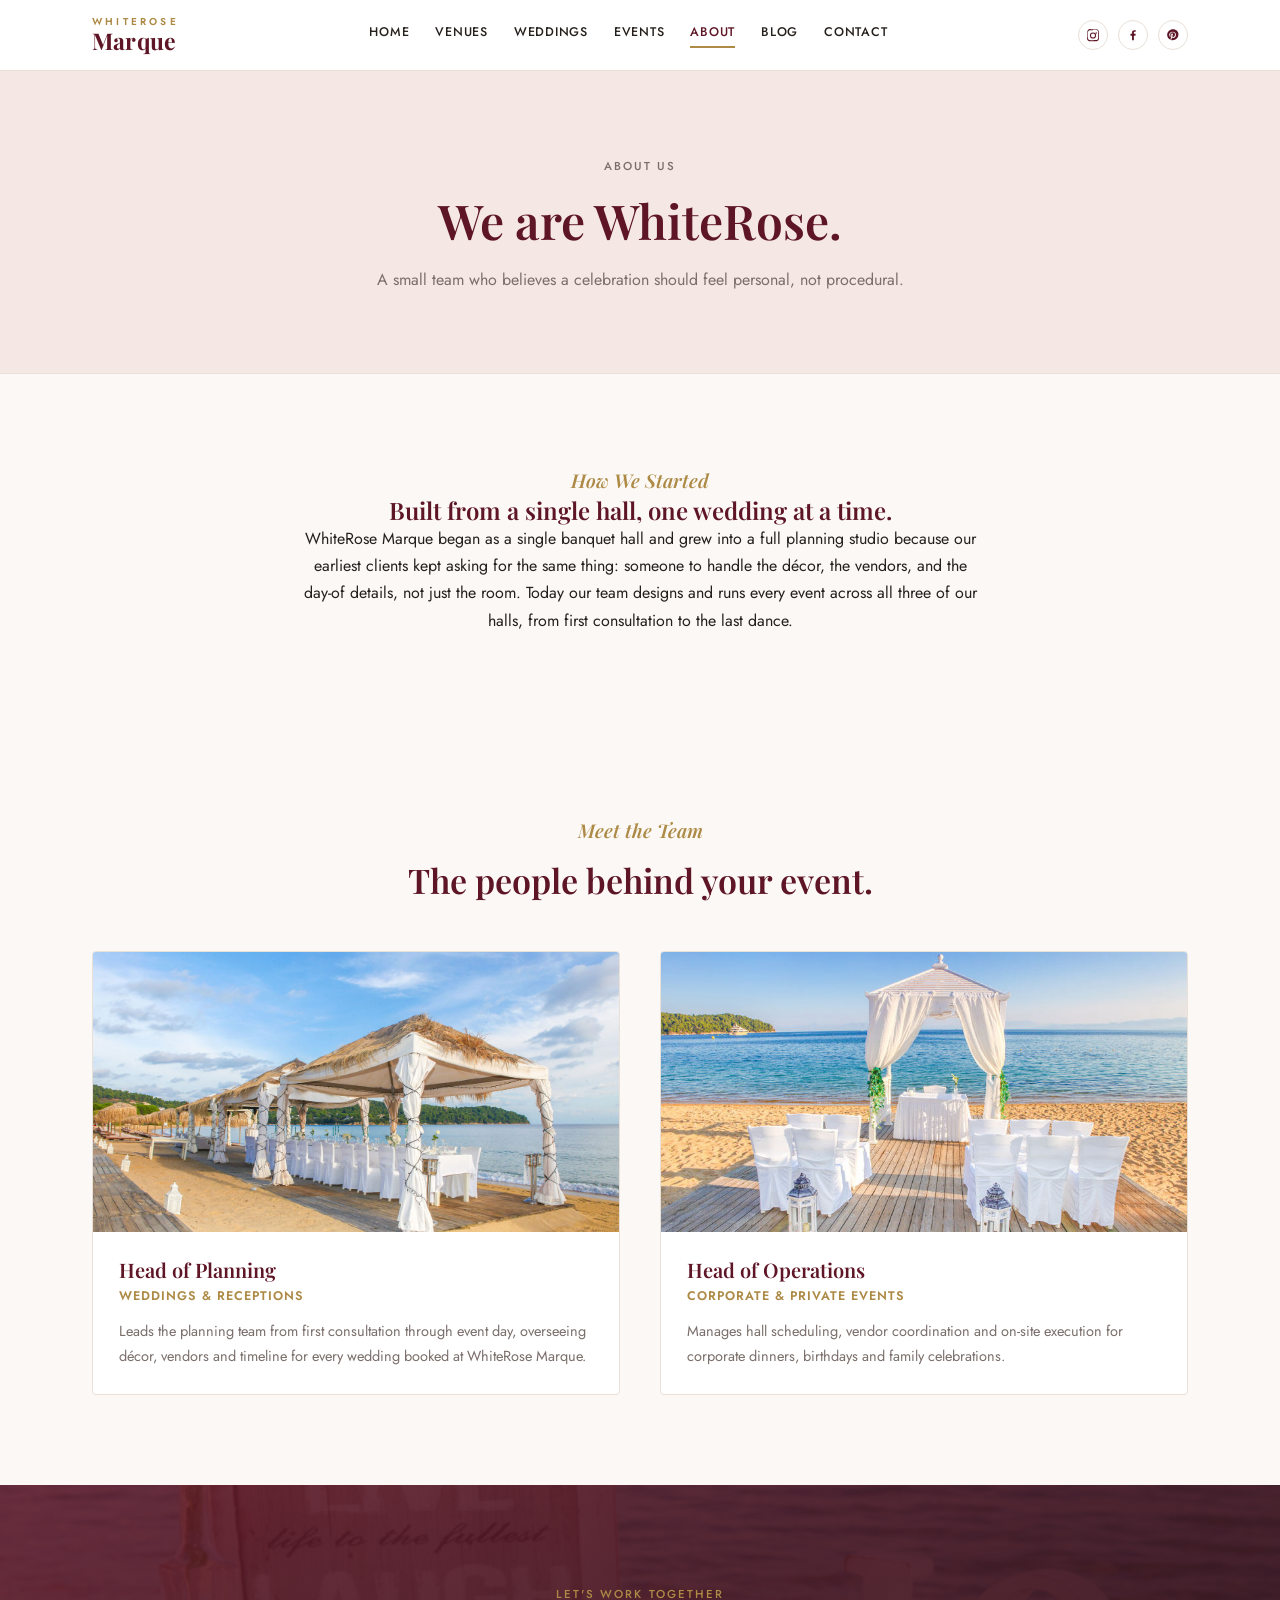
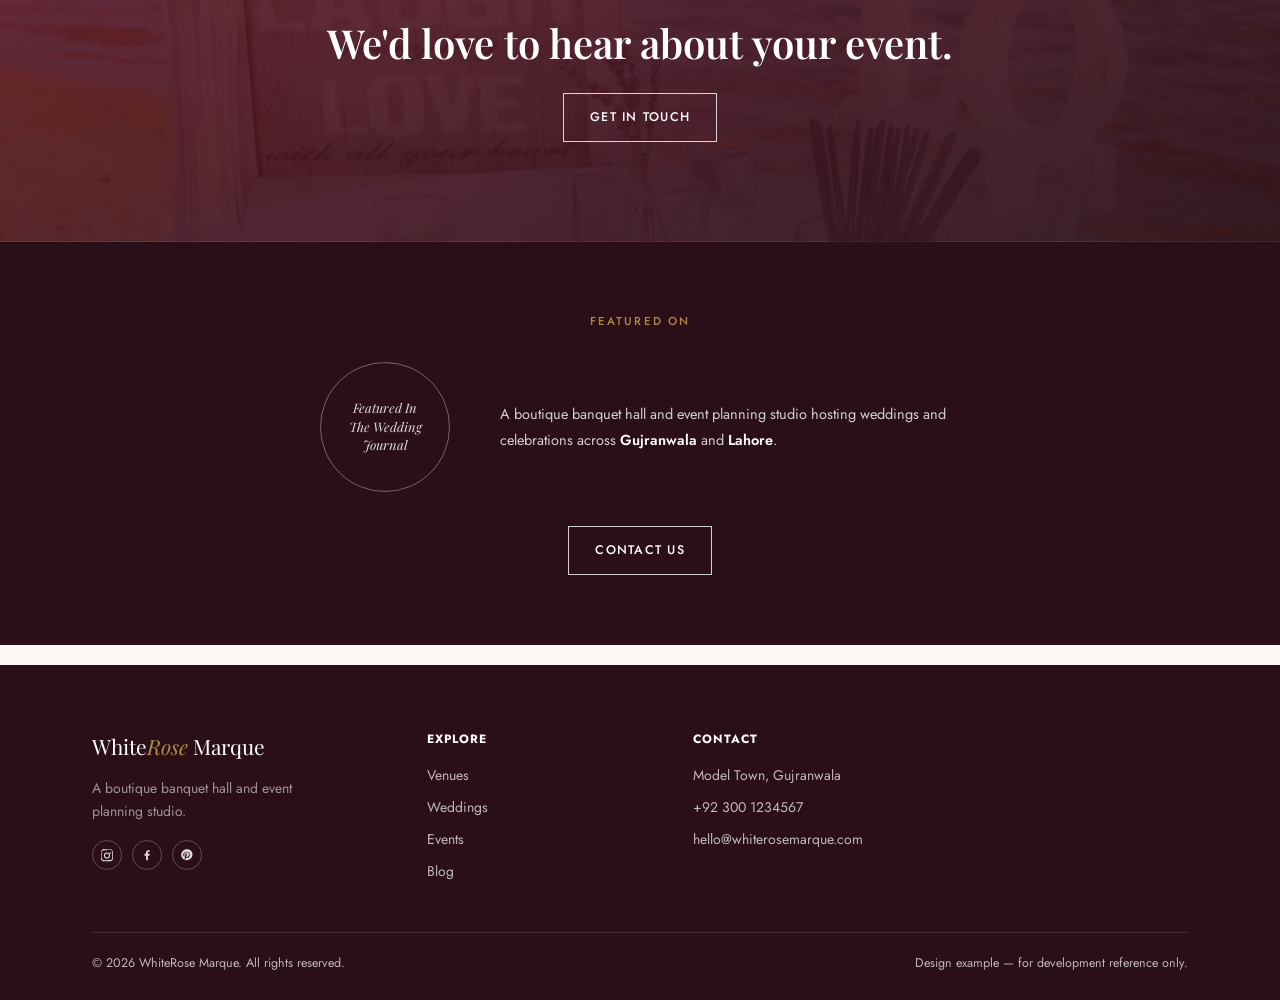
==== about.html @ ab445bdb "updated project code" ====
<!DOCTYPE html>
<html lang="en">
<head>
<meta charset="UTF-8">
<meta name="viewport" content="width=device-width, initial-scale=1.0">
<title>About — WhiteRose Marque</title>
<link rel="preconnect" href="https://fonts.googleapis.com">
<link href="https://fonts.googleapis.com/css2?family=Playfair+Display:ital,wght@0,500;0,600;0,700;1,500;1,600&family=Jost:wght@300;400;500;600&display=swap" rel="stylesheet">
<link rel="stylesheet" href="css/about.css">
</head>
<body>

<header>
  <div class="wrap nav-row">
    <a href="index.html" class="logo-block">
      <span class="logo-top">WhiteRose</span>
      <span class="logo-main">Marque</span>
    </a>
    <nav class="nav-bottom" id="navLinks">
      <a href="index.html">Home</a>
      <a href="venues.html">Venues</a>
      <a href="weddings.html">Weddings</a>
      <a href="events.html">Events</a>
      <a href="about.html" class="active">About</a>
      <a href="blog.html">Blog</a>
      <a href="contact.html">Contact</a>
    </nav>
      <div class="social-icons">
        <a href="https://instagram.com/whiterosemarque" target="_blank" rel="noopener" aria-label="Instagram"><svg viewBox="0 0 24 24"><path d="M12 2.2c3.2 0 3.6 0 4.9.07 1.2.06 2 .25 2.4.42.6.24 1 .53 1.5 1s.76.9 1 1.5c.17.4.36 1.2.42 2.4.06 1.3.07 1.7.07 4.9s0 3.6-.07 4.9c-.06 1.2-.25 2-.42 2.4-.24.6-.53 1-1 1.5s-.9.76-1.5 1c-.4.17-1.2.36-2.4.42-1.3.06-1.7.07-4.9.07s-3.6 0-4.9-.07c-1.2-.06-2-.25-2.4-.42-.6-.24-1-.53-1.5-1s-.76-.9-1-1.5c-.17-.4-.36-1.2-.42-2.4C2.2 15.6 2.2 15.2 2.2 12s0-3.6.07-4.9c.06-1.2.25-2 .42-2.4.24-.6.53-1 1-1.5s.9-.76 1.5-1c.4-.17 1.2-.36 2.4-.42C8.4 2.2 8.8 2.2 12 2.2zm0 1.8c-3.15 0-3.5 0-4.75.07-1 .05-1.5.2-1.86.34-.47.18-.8.4-1.15.75s-.57.68-.75 1.15c-.14.36-.29.86-.34 1.86C3.2 8.5 3.2 8.85 3.2 12s0 3.5.07 4.75c.05 1 .2 1.5.34 1.86.18.47.4.8.75 1.15s.68.57 1.15.75c.36.14.86.29 1.86.34C7.5 20.8 7.85 20.8 11 20.8h1c3.15 0 3.5 0 4.75-.07 1-.05 1.5-.2 1.86-.34.47-.18.8-.4 1.15-.75s.57-.68.75-1.15c.14-.36.29-.86.34-1.86.07-1.25.07-1.6.07-4.75s0-3.5-.07-4.75c-.05-1-.2-1.5-.34-1.86a3.1 3.1 0 0 0-.75-1.15 3.1 3.1 0 0 0-1.15-.75c-.36-.14-.86-.29-1.86-.34C15.5 3.2 15.15 3.2 12 3.2zm0 3.5a5.3 5.3 0 1 1 0 10.6 5.3 5.3 0 0 1 0-10.6zm0 1.8a3.5 3.5 0 1 0 0 7 3.5 3.5 0 0 0 0-7zm5.5-2.1a1.24 1.24 0 1 1 0 2.48 1.24 1.24 0 0 1 0-2.48z"/></svg></a>
        <a href="https://facebook.com/whiterosemarque" target="_blank" rel="noopener" aria-label="Facebook"><svg viewBox="0 0 24 24"><path d="M13.5 21v-7.9h2.66l.4-3.1h-3.06V8.1c0-.9.25-1.5 1.53-1.5h1.64V3.8c-.28-.04-1.25-.12-2.37-.12-2.35 0-3.96 1.43-3.96 4.06v2.26H7.68v3.1h2.66V21h3.16z"/></svg></a>
        <a href="https://pinterest.com/whiterosemarque" target="_blank" rel="noopener" aria-label="Pinterest"><svg viewBox="0 0 24 24"><path d="M12 2C6.48 2 2 6.35 2 11.7c0 4.02 2.5 7.45 6.03 8.87-.08-.75-.15-1.9.03-2.72.17-.75 1.1-4.75 1.1-4.75s-.28-.56-.28-1.38c0-1.3.76-2.26 1.7-2.26.8 0 1.19.6 1.19 1.32 0 .8-.52 2-.78 3.12-.22.94.47 1.7 1.4 1.7 1.68 0 2.97-1.76 2.97-4.3 0-2.25-1.63-3.82-3.95-3.82-2.69 0-4.27 2-4.27 4.08 0 .8.31 1.66.7 2.13a.28.28 0 0 1 .06.27c-.07.28-.22.94-.25 1.07-.04.17-.13.2-.3.12-1.12-.52-1.82-2.15-1.82-3.46 0-2.82 2.06-5.4 5.92-5.4 3.1 0 5.52 2.2 5.52 5.15 0 3.07-1.94 5.55-4.63 5.55-.9 0-1.75-.47-2.04-1.02l-.56 2.12c-.2.78-.75 1.75-1.11 2.35.84.26 1.73.4 2.66.4 5.52 0 10-4.35 10-9.7C22 6.35 17.52 2 12 2z"/></svg></a>
      </div>
    <button class="burger" id="burger"><span></span><span></span><span></span></button>
  </div>
</header>

<section class="page-hero">
  <div class="wrap">
    <span class="label">About Us</span>
    <h1>We are WhiteRose.</h1>
    <p>A small team who believes a celebration should feel personal, not procedural.</p>
  </div>
</section>

<section class="story reveal">
  <div class="wrap">
    <span class="eyebrow-serif">How We Started</span>
    <h2>Built from a single hall, one wedding at a time.</h2>
    <p>WhiteRose Marque began as a single banquet hall and grew into a full planning studio because our earliest clients kept asking for the same thing: someone to handle the décor, the vendors, and the day-of details, not just the room. Today our team designs and runs every event across all three of our halls, from first consultation to the last dance.</p>
  </div>
</section>

<section style="background:var(--blush); padding:90px 0;">
  <div class="wrap">
    <div class="util-head reveal">
      <span class="eyebrow-serif">Meet the Team</span>
      <h2>The people behind your event.</h2>
    </div>
    <div class="team-grid reveal">
      <div class="bio-card">
        <div class="bio-media" style="background-image:url('assets/images/hero-banquet-hall.jpg')"></div>
        <div class="bio-body">
          <h3>Head of Planning</h3>
          <span class="bio-role">Weddings &amp; Receptions</span>
          <p>Leads the planning team from first consultation through event day, overseeing décor, vendors and timeline for every wedding booked at WhiteRose Marque.</p>
        </div>
      </div>
      <div class="bio-card">
        <div class="bio-media" style="background-image:url('assets/images/hall-rose-grand.jpg')"></div>
        <div class="bio-body">
          <h3>Head of Operations</h3>
          <span class="bio-role">Corporate &amp; Private Events</span>
          <p>Manages hall scheduling, vendor coordination and on-site execution for corporate dinners, birthdays and family celebrations.</p>
        </div>
      </div>
    </div>
  </div>
</section>

<section class="cta">
  <div class="wrap">
    <span class="label">Let's Work Together</span>
    <h2>We'd love to hear about your event.</h2>
    <a href="contact.html" class="btn light">Get In Touch</a>
  </div>
</section>

<section class="featured-band">
  <div class="wrap">
    <span class="label">Featured On</span>
    <div class="featured-wrap">
      <div class="featured-badge"><span id="featuredBadgeText">Featured In<br>The Wedding Journal</span></div>
      <p class="featured-text" id="featuredText">A boutique banquet hall and event planning studio hosting weddings and celebrations across <b>Gujranwala</b> and <b>Lahore</b>.</p>
    </div>
    <a href="contact.html" class="btn light">Contact Us</a>
  </div>
</section>

<footer>
  <div class="wrap">
    <div class="footer-grid">
      <div><div class="footer-logo">White<span>Rose</span> Marque</div><p style="font-size:14px; max-width:250px; color:rgba(255,255,255,0.55);">A boutique banquet hall and event planning studio.</p>
      <div class="social-icons">
        <a href="https://instagram.com/whiterosemarque" target="_blank" rel="noopener" aria-label="Instagram"><svg viewBox="0 0 24 24"><path d="M12 2.2c3.2 0 3.6 0 4.9.07 1.2.06 2 .25 2.4.42.6.24 1 .53 1.5 1s.76.9 1 1.5c.17.4.36 1.2.42 2.4.06 1.3.07 1.7.07 4.9s0 3.6-.07 4.9c-.06 1.2-.25 2-.42 2.4-.24.6-.53 1-1 1.5s-.9.76-1.5 1c-.4.17-1.2.36-2.4.42-1.3.06-1.7.07-4.9.07s-3.6 0-4.9-.07c-1.2-.06-2-.25-2.4-.42-.6-.24-1-.53-1.5-1s-.76-.9-1-1.5c-.17-.4-.36-1.2-.42-2.4C2.2 15.6 2.2 15.2 2.2 12s0-3.6.07-4.9c.06-1.2.25-2 .42-2.4.24-.6.53-1 1-1.5s.9-.76 1.5-1c.4-.17 1.2-.36 2.4-.42C8.4 2.2 8.8 2.2 12 2.2zm0 1.8c-3.15 0-3.5 0-4.75.07-1 .05-1.5.2-1.86.34-.47.18-.8.4-1.15.75s-.57.68-.75 1.15c-.14.36-.29.86-.34 1.86C3.2 8.5 3.2 8.85 3.2 12s0 3.5.07 4.75c.05 1 .2 1.5.34 1.86.18.47.4.8.75 1.15s.68.57 1.15.75c.36.14.86.29 1.86.34C7.5 20.8 7.85 20.8 11 20.8h1c3.15 0 3.5 0 4.75-.07 1-.05 1.5-.2 1.86-.34.47-.18.8-.4 1.15-.75s.57-.68.75-1.15c.14-.36.29-.86.34-1.86.07-1.25.07-1.6.07-4.75s0-3.5-.07-4.75c-.05-1-.2-1.5-.34-1.86a3.1 3.1 0 0 0-.75-1.15 3.1 3.1 0 0 0-1.15-.75c-.36-.14-.86-.29-1.86-.34C15.5 3.2 15.15 3.2 12 3.2zm0 3.5a5.3 5.3 0 1 1 0 10.6 5.3 5.3 0 0 1 0-10.6zm0 1.8a3.5 3.5 0 1 0 0 7 3.5 3.5 0 0 0 0-7zm5.5-2.1a1.24 1.24 0 1 1 0 2.48 1.24 1.24 0 0 1 0-2.48z"/></svg></a>
        <a href="https://facebook.com/whiterosemarque" target="_blank" rel="noopener" aria-label="Facebook"><svg viewBox="0 0 24 24"><path d="M13.5 21v-7.9h2.66l.4-3.1h-3.06V8.1c0-.9.25-1.5 1.53-1.5h1.64V3.8c-.28-.04-1.25-.12-2.37-.12-2.35 0-3.96 1.43-3.96 4.06v2.26H7.68v3.1h2.66V21h3.16z"/></svg></a>
        <a href="https://pinterest.com/whiterosemarque" target="_blank" rel="noopener" aria-label="Pinterest"><svg viewBox="0 0 24 24"><path d="M12 2C6.48 2 2 6.35 2 11.7c0 4.02 2.5 7.45 6.03 8.87-.08-.75-.15-1.9.03-2.72.17-.75 1.1-4.75 1.1-4.75s-.28-.56-.28-1.38c0-1.3.76-2.26 1.7-2.26.8 0 1.19.6 1.19 1.32 0 .8-.52 2-.78 3.12-.22.94.47 1.7 1.4 1.7 1.68 0 2.97-1.76 2.97-4.3 0-2.25-1.63-3.82-3.95-3.82-2.69 0-4.27 2-4.27 4.08 0 .8.31 1.66.7 2.13a.28.28 0 0 1 .06.27c-.07.28-.22.94-.25 1.07-.04.17-.13.2-.3.12-1.12-.52-1.82-2.15-1.82-3.46 0-2.82 2.06-5.4 5.92-5.4 3.1 0 5.52 2.2 5.52 5.15 0 3.07-1.94 5.55-4.63 5.55-.9 0-1.75-.47-2.04-1.02l-.56 2.12c-.2.78-.75 1.75-1.11 2.35.84.26 1.73.4 2.66.4 5.52 0 10-4.35 10-9.7C22 6.35 17.52 2 12 2z"/></svg></a>
      </div>

      </div>
      <div><h4>Explore</h4><ul><li><a href="venues.html">Venues</a></li><li><a href="weddings.html">Weddings</a></li><li><a href="events.html">Events</a></li><li><a href="blog.html">Blog</a></li></ul></div>
      <div><h4>Contact</h4><ul><li>Model Town, Gujranwala</li><li>+92 300 1234567</li><li>hello@whiterosemarque.com</li></ul></div>
    </div>
    <div class="bottom-bar"><span>© 2026 WhiteRose Marque. All rights reserved.</span><span>Design example — for development reference only.</span></div>
  </div>
</footer>

<script src="js/about.js"></script>
</body>
</html>
---- css/about.css ----
* {
  box-sizing: border-box;
  margin: 0;
  padding: 0;
}

html {
  scroll-behavior: smooth;
}

body {
  font-family: 'Jost', Arial, sans-serif;
  background: #FBF8F5;
  color: #26201D;
  line-height: 1.7;
}

h1, h2, h3 {
  font-family: 'Playfair Display', Georgia, serif;
  color: #5E1626;
  font-weight: 600;
  line-height: 1.2;
}

a {
  color: inherit;
  text-decoration: none;
}

ul {
  list-style: none;
}

img {
  max-width: 100%;
  display: block;
}

.wrap {
  max-width: 1160px;
  margin: 0 auto;
  padding: 0 32px;
}

.eyebrow-serif {
  font-family: 'Playfair Display', serif;
  font-style: italic;
  font-weight: 600;
  color: #AD8A46;
  font-size: 19px;
}

.label {
  font-size: 11.5px;
  text-transform: uppercase;
  letter-spacing: 0.18em;
  color: #7a6f6a;
  font-weight: 500;
}

.btn {
  display: inline-block;
  padding: 13px 26px;
  border: 1px solid #5E1626;
  font-size: 12.5px;
  letter-spacing: 0.1em;
  text-transform: uppercase;
  font-weight: 500;
  color: #5E1626;
  transition: .3s;
  cursor: pointer;
  background: none;
}

.btn:hover {
  background: #5E1626;
  color: #fff;
}

.btn.light {
  border-color: rgba(255, 255, 255, 0.8);
  color: #fff;
}

.btn.light:hover {
  background: #fff;
  color: #5E1626;
}

.btn.filled {
  background: #5E1626;
  color: #fff;
}

.btn.filled:hover {
  opacity: .88;
}

hr.thin {
  border: none;
  border-top: 1px solid #e9e0d8;
  margin: 0;
}

header {
  padding: 16px 0;
  background: #FFFFFF;
  position: sticky;
  top: 0;
  z-index: 100;
  border-bottom: 1px solid #e9e0d8;
}

.nav-row {
  display: flex;
  align-items: center;
  gap: 24px;
}

.logo-block {
  flex-shrink: 0;
  display: flex;
  flex-direction: column;
  line-height: 1.15;
}

.logo-top {
  font-size: 10px;
  letter-spacing: 0.32em;
  color: #AD8A46;
  text-transform: uppercase;
  font-weight: 600;
}

.logo-main {
  font-family: 'Playfair Display', serif;
  font-size: 23px;
  font-weight: 700;
  color: #5E1626;
  letter-spacing: 0.01em;
}

.nav-bottom {
  flex: 1;
  display: flex;
  align-items: center;
  justify-content: center;
  gap: 26px;
  flex-wrap: wrap;
}

.nav-bottom a {
  font-size: 12.5px;
  letter-spacing: 0.06em;
  text-transform: uppercase;
  font-weight: 500;
  color: #26201D;
  padding-bottom: 3px;
  border-bottom: 2px solid transparent;
  white-space: nowrap;
}

.nav-bottom a:hover,
.nav-bottom a.active {
  border-color: #AD8A46;
  color: #5E1626;
}

.burger {
  display: none;
  flex-direction: column;
  gap: 5px;
  background: none;
  border: none;
  cursor: pointer;
}

.burger span {
  width: 22px;
  height: 2px;
  background: #5E1626;
}

.social-icons {
  display: flex;
  gap: 10px;
  flex-shrink: 0;
}

.social-icons a {
  width: 30px;
  height: 30px;
  border: 1px solid #e9e0d8;
  border-radius: 50%;
  display: flex;
  align-items: center;
  justify-content: center;
  color: #5E1626;
  transition: .3s;
}

.social-icons a:hover {
  background: #5E1626;
  border-color: #5E1626;
  color: #fff;
}

.social-icons svg {
  width: 14px;
  height: 14px;
  fill: currentColor;
}

footer .social-icons a {
  border-color: rgba(255, 255, 255, 0.25);
  color: rgba(255, 255, 255, 0.85);
}

footer .social-icons a:hover {
  background: #AD8A46;
  border-color: #AD8A46;
  color: #2a0f18;
}

footer .social-icons {
  justify-content: flex-start;
  margin-top: 16px;
}



.featured-band {
  background: #2a0f18;
  color: #fff;
  padding: 70px 0;
  text-align: center;
}

.featured-band .label {
  color: #AD8A46;
  margin-bottom: 30px;
  display: block;
}

.featured-wrap {
  display: flex;
  align-items: center;
  justify-content: center;
  gap: 50px;
  flex-wrap: wrap;
  margin-bottom: 34px;
}

.featured-badge {
  width: 130px;
  height: 130px;
  border: 1px solid rgba(255, 255, 255, 0.35);
  border-radius: 50%;
  display: flex;
  align-items: center;
  justify-content: center;
  padding: 16px;
  flex-shrink: 0;
}

.featured-badge span {
  font-family: 'Playfair Display', serif;
  font-size: 13px;
  line-height: 1.4;
  color: rgba(255, 255, 255, 0.85);
  font-style: italic;
  transition: opacity .4s ease;
}

.featured-text {
  max-width: 460px;
  text-align: left;
  color: rgba(255, 255, 255, 0.8);
  font-size: 14.5px;
  line-height: 1.8;
  transition: opacity .4s ease;
}

.featured-text b {
  color: #fff;
  font-weight: 600;
}

.fade-out {
  opacity: 0;
}

.page-hero {
  padding: 80px 0;
  text-align: center;
  background: #F4E7E4;
  border-bottom: 1px solid #e9e0d8;
}

.page-hero h1 {
  font-size: 48px;
  margin-top: 14px;
}

.page-hero p {
  color: #7a6f6a;
  max-width: 580px;
  margin: 16px auto 0;
}

.hero {
  position: relative;
  min-height: 86vh;
  display: flex;
  align-items: center;
  justify-content: center;
  text-align: center;
  background-image: linear-gradient(180deg, rgba(94, 22, 38, 0.55) 0%, rgba(94, 22, 38, 0.35) 45%, rgba(30, 10, 16, 0.65) 100%), url("../assets/images/hero-banquet-hall.jpg");
  background-size: cover;
  background-position: center;
}

.hero-content {
  max-width: 680px;
  padding: 0 32px;
}

.hero .label {
  color: #fff;
  margin-bottom: 18px;
  display: block;
  text-shadow: 0 2px 10px rgba(0, 0, 0, 0.55);
}

.hero h1 {
  font-size: 64px;
  margin-bottom: 20px;
  color: #fff;
}

.hero h1 em {
  font-style: italic;
  color: #AD8A46;
}

.hero p {
  font-size: 17px;
  color: rgba(255, 255, 255, 0.88);
  max-width: 480px;
  margin: 0 auto 30px;
}

.intro {
  padding: 90px 0 70px;
  text-align: center;
}

.intro .wrap {
  max-width: 740px;
}

.intro h2 {
  font-size: 36px;
  margin: 16px 0 18px;
}

.intro p {
  color: #7a6f6a;
  font-size: 16px;
}

.feature-row {
  display: grid;
  grid-template-columns: 1fr 1fr;
  align-items: center;
  min-height: 400px;
}

.feature-row.reverse .f-media {
  order: 2;
}

.feature-row.reverse .f-text {
  order: 1;
}

.f-media {
  height: 400px;
  background-size: cover;
  background-position: center;
}

.f-text {
  padding: 56px 66px;
}

.f-text .eyebrow-serif {
  display: block;
  margin-bottom: 12px;
}

.f-text p {
  color: #7a6f6a;
  margin-bottom: 20px;
  font-size: 15px;
}

.f-text a.more {
  font-size: 12.5px;
  letter-spacing: 0.1em;
  text-transform: uppercase;
  font-weight: 600;
  color: #5E1626;
  border-bottom: 1px solid #AD8A46;
  padding-bottom: 3px;
}

.utility {
  background: #FFFFFF;
  padding: 90px 0;
}

.util-head {
  text-align: center;
  max-width: 620px;
  margin: 0 auto 50px;
}

.util-head h2 {
  font-size: 34px;
  margin-top: 14px;
}

.util-head p {
  color: #7a6f6a;
  margin-top: 12px;
}

.avail-panel {
  background: #F4E7E4;
  border-radius: 2px;
  padding: 32px 38px;
  max-width: 940px;
  margin: 0 auto 80px;
  display: grid;
  grid-template-columns: 1.2fr 1fr 1fr auto;
  gap: 20px;
  align-items: end;
}

.avail-field {
  display: flex;
  flex-direction: column;
  gap: 7px;
}

.avail-field label {
  font-size: 11px;
  text-transform: uppercase;
  letter-spacing: 0.1em;
  color: #7a6f6a;
  font-weight: 600;
}

.avail-field select,
.avail-field input {
  border: none;
  border-bottom: 1.5px solid rgba(94, 22, 38, 0.25);
  padding: 8px 2px;
  font-family: 'Jost', sans-serif;
  font-size: 15px;
  background: transparent;
  color: #26201D;
  outline: none;
}

.avail-field select:focus,
.avail-field input:focus {
  border-color: #5E1626;
}

#availResult {
  grid-column: 1 / -1;
  display: none;
  align-items: center;
  gap: 10px;
  font-size: 14px;
  padding-top: 6px;
}

#availResult.show {
  display: flex;
}

.dot {
  width: 8px;
  height: 8px;
  border-radius: 50%;
}

.dot.ok {
  background: #3f7a4f;
}

.dot.hold {
  background: #AD8A46;
}

.pkg-tabs {
  display: flex;
  gap: 10px;
  justify-content: center;
  margin-bottom: 26px;
  flex-wrap: wrap;
}

.pkg-tab {
  padding: 9px 18px;
  border: 1px solid #e9e0d8;
  border-radius: 30px;
  font-size: 12.5px;
  text-transform: uppercase;
  cursor: pointer;
  background: #FFFFFF;
  color: #7a6f6a;
  font-weight: 500;
}

.pkg-tab.active {
  background: #5E1626;
  color: #fff;
  border-color: #5E1626;
}

.pkg-layout {
  display: grid;
  grid-template-columns: 1fr 1fr;
  gap: 50px;
  max-width: 1000px;
  margin: 0 auto;
  align-items: start;
}

.pkg-desc h3 {
  font-size: 23px;
  margin-bottom: 10px;
}

.pkg-desc p {
  color: #7a6f6a;
  margin-bottom: 18px;
}

.pkg-includes li {
  font-size: 14px;
  padding: 8px 0;
  border-bottom: 1px dashed #e9e0d8;
  display: flex;
  gap: 10px;
}

.pkg-includes li::before {
  content: "✓";
  color: #AD8A46;
  font-weight: 700;
}

.customizer {
  background: #FFFFFF;
  border: 1px solid #e9e0d8;
  border-radius: 4px;
  padding: 26px;
}

.customizer h4 {
  font-size: 12px;
  text-transform: uppercase;
  letter-spacing: 0.08em;
  color: #7a6f6a;
  margin-bottom: 16px;
}

.addon-row {
  display: flex;
  justify-content: space-between;
  align-items: center;
  padding: 12px 0;
  border-bottom: 1px solid #e9e0d8;
}

.addon-row label {
  display: flex;
  align-items: center;
  gap: 10px;
  font-size: 14.5px;
  cursor: pointer;
}

.addon-row input {
  accent-color: #5E1626;
  width: 16px;
  height: 16px;
}

.addon-price {
  font-size: 13.5px;
  color: #7a6f6a;
}

.total-row {
  display: flex;
  justify-content: space-between;
  align-items: center;
  padding-top: 18px;
  margin-top: 6px;
}

.total-row .amount {
  font-family: 'Playfair Display', serif;
  font-size: 26px;
  color: #5E1626;
  font-weight: 700;
}

.grid-3 {
  display: grid;
  grid-template-columns: repeat(3, 1fr);
  gap: 26px;
}

.grid-2 {
  display: grid;
  grid-template-columns: 1fr 1fr;
  gap: 26px;
}

.card {
  background: #FFFFFF;
  border: 1px solid #e9e0d8;
  border-radius: 4px;
  overflow: hidden;
}

.card-media {
  height: 200px;
  background-size: cover;
  background-position: center;
}

.card-body {
  padding: 24px;
}

.card-body h3 {
  font-size: 20px;
  margin-bottom: 8px;
}

.card-body p {
  font-size: 14.5px;
  color: #7a6f6a;
  margin-bottom: 14px;
}

.card .cap {
  font-size: 11.5px;
  text-transform: uppercase;
  letter-spacing: 0.08em;
  color: #AD8A46;
  font-weight: 600;
  margin-bottom: 8px;
  display: block;
}

.card .price {
  font-family: 'Playfair Display', serif;
  color: #5E1626;
  font-weight: 700;
  font-size: 17px;
}

.card-foot {
  display: flex;
  justify-content: space-between;
  align-items: center;
  border-top: 1px solid #e9e0d8;
  padding-top: 14px;
  margin-top: 14px;
}

.card-link {
  font-size: 12.5px;
  text-transform: uppercase;
  font-weight: 600;
  color: #5E1626;
}

.portfolio-grid {
  display: grid;
  grid-template-columns: repeat(3, 1fr);
  gap: 20px;
}

.portfolio-item {
  position: relative;
  height: 340px;
  background-size: cover;
  background-position: center;
  overflow: hidden;
}

.portfolio-item::after {
  content: "";
  position: absolute;
  inset: 0;
  background: linear-gradient(180deg, transparent 45%, rgba(20, 6, 10, 0.82));
}

.portfolio-item .cap-text {
  position: absolute;
  left: 20px;
  right: 20px;
  bottom: 18px;
  z-index: 2;
  color: #fff;
}

.portfolio-item .cap-text .label {
  color: #D9C08C;
  display: block;
  margin-bottom: 6px;
}

.portfolio-item .cap-text h3 {
  color: #fff;
  font-size: 20px;
}

.story {
  padding: 90px 0;
  text-align: center;
}

.story .wrap {
  max-width: 740px;
}

.team-grid {
  display: grid;
  grid-template-columns: 1fr 1fr;
  gap: 40px;
  margin-top: 20px;
}

.bio-card {
  background: #FFFFFF;
  border: 1px solid #e9e0d8;
  border-radius: 4px;
  overflow: hidden;
}

.bio-media {
  height: 280px;
  background-size: cover;
  background-position: center;
}

.bio-body {
  padding: 26px;
}

.bio-body h3 {
  font-size: 20px;
  margin-bottom: 4px;
}

.bio-role {
  color: #AD8A46;
  font-size: 12.5px;
  text-transform: uppercase;
  letter-spacing: 0.08em;
  font-weight: 600;
  margin-bottom: 12px;
  display: block;
}

.bio-body p {
  color: #7a6f6a;
  font-size: 14.5px;
}

.reviews-grid {
  display: grid;
  grid-template-columns: 1fr 1fr;
  gap: 36px;
}

.review-card {
  background: #FFFFFF;
  border: 1px solid #e9e0d8;
  border-radius: 4px;
  padding: 32px;
}

.review-card blockquote {
  font-family: 'Playfair Display', serif;
  font-style: italic;
  color: #5E1626;
  font-size: 18px;
  margin-bottom: 16px;
  line-height: 1.5;
}

.review-card .who {
  font-size: 12.5px;
  text-transform: uppercase;
  letter-spacing: 0.08em;
  color: #7a6f6a;
}

.recognition {
  padding: 60px 0;
  text-align: center;
}

.recognition .label {
  margin-bottom: 30px;
  display: block;
}

.badge-row {
  display: flex;
  justify-content: center;
  gap: 46px;
  flex-wrap: wrap;
  align-items: center;
}

.badge {
  font-family: 'Playfair Display', serif;
  font-style: italic;
  color: #7a6f6a;
  font-size: 15.5px;
  opacity: .75;
}

.cta {
  color: #fff;
  text-align: center;
  padding: 100px 0;
  background-image: linear-gradient(160deg, rgba(94, 22, 38, 0.88), rgba(40, 12, 20, 0.92)), url("../assets/images/decor-beach-table.jpg");
  background-size: cover;
  background-position: center;
}

.cta .label {
  color: #AD8A46;
  display: block;
  margin-bottom: 14px;
}

.cta h2 {
  color: #fff;
  font-size: 40px;
  margin-bottom: 26px;
}

.contact-layout {
  display: grid;
  grid-template-columns: 1fr 1fr;
  gap: 50px;
}

.contact-form {
  display: flex;
  flex-direction: column;
  gap: 16px;
}

.contact-form input,
.contact-form select,
.contact-form textarea {
  border: 1px solid #e9e0d8;
  padding: 12px 14px;
  font-family: 'Jost', sans-serif;
  font-size: 14.5px;
  border-radius: 3px;
  outline: none;
  background: #FFFFFF;
}

.contact-form textarea {
  resize: vertical;
  min-height: 110px;
}

.contact-form input:focus,
.contact-form select:focus,
.contact-form textarea:focus {
  border-color: #5E1626;
}

.contact-info li {
  margin-bottom: 14px;
  font-size: 15px;
}

.contact-info .label {
  display: block;
  margin-bottom: 4px;
}

#formMsg {
  display: none;
  padding: 12px 14px;
  border-radius: 3px;
  background: #F4E7E4;
  color: #5E1626;
  font-size: 14px;
}

#formMsg.show {
  display: block;
}

footer {
  background: #2a0f18;
  color: rgba(255, 255, 255, 0.7);
  padding: 64px 0 26px;
  margin-top: 20px;
}

.footer-grid {
  display: grid;
  grid-template-columns: 1.3fr 1fr 1fr 1fr;
  gap: 38px;
  padding-bottom: 40px;
  border-bottom: 1px solid rgba(255, 255, 255, 0.12);
}

.footer-logo {
  font-family: 'Playfair Display', serif;
  font-size: 21px;
  color: #fff;
  margin-bottom: 12px;
}

.footer-logo span {
  color: #AD8A46;
  font-style: italic;
}

.footer-grid h4 {
  color: #fff;
  font-size: 12px;
  text-transform: uppercase;
  letter-spacing: 0.08em;
  margin-bottom: 15px;
}

.footer-grid li {
  margin-bottom: 8px;
  font-size: 14px;
}

.footer-grid a:hover {
  color: #AD8A46;
}

.bottom-bar {
  display: flex;
  justify-content: space-between;
  padding-top: 20px;
  font-size: 12.5px;
  flex-wrap: wrap;
  gap: 8px;
}

.reveal {
  opacity: 0;
  transform: translateY(22px);
  transition: opacity .7s ease, transform .7s ease;
}

.reveal.visible {
  opacity: 1;
  transform: translateY(0);
}

@media (max-width: 980px) {
  .nav-bottom {
    display: none;
  }

  .social-icons {
    display: none;
  }

  .burger {
    display: flex;
  }

  .nav-row {
    justify-content: space-between;
  }

  .feature-row {
    grid-template-columns: 1fr;
  }

  .feature-row.reverse .f-media {
    order: 1;
  }

  .feature-row.reverse .f-text {
    order: 2;
  }

  .f-media {
    height: 260px;
  }

  .f-text {
    padding: 40px 28px;
  }

  .avail-panel {
    grid-template-columns: 1fr 1fr;
  }

  .avail-panel .btn {
    grid-column: 1 / -1;
  }

  .pkg-layout {
    grid-template-columns: 1fr;
  }

  .grid-3,
  .grid-2,
  .portfolio-grid,
  .team-grid,
  .reviews-grid {
    grid-template-columns: 1fr;
  }

  .footer-grid {
    grid-template-columns: 1fr 1fr;
  }

  .badge-row {
    gap: 24px;
  }

  .contact-layout {
    grid-template-columns: 1fr;
  }

  .insta-grid {
    grid-template-columns: repeat(3, 1fr);
  }

  .featured-wrap {
    flex-direction: column;
    text-align: center;
  }

  .featured-text {
    text-align: center;
  }

  .page-hero h1 {
    font-size: 32px;
  }

  .hero h1 {
    font-size: 38px;
  }

  .intro h2 {
    font-size: 26px;
  }

  .util-head h2 {
    font-size: 26px;
  }

  .cta h2 {
    font-size: 28px;
  }
}
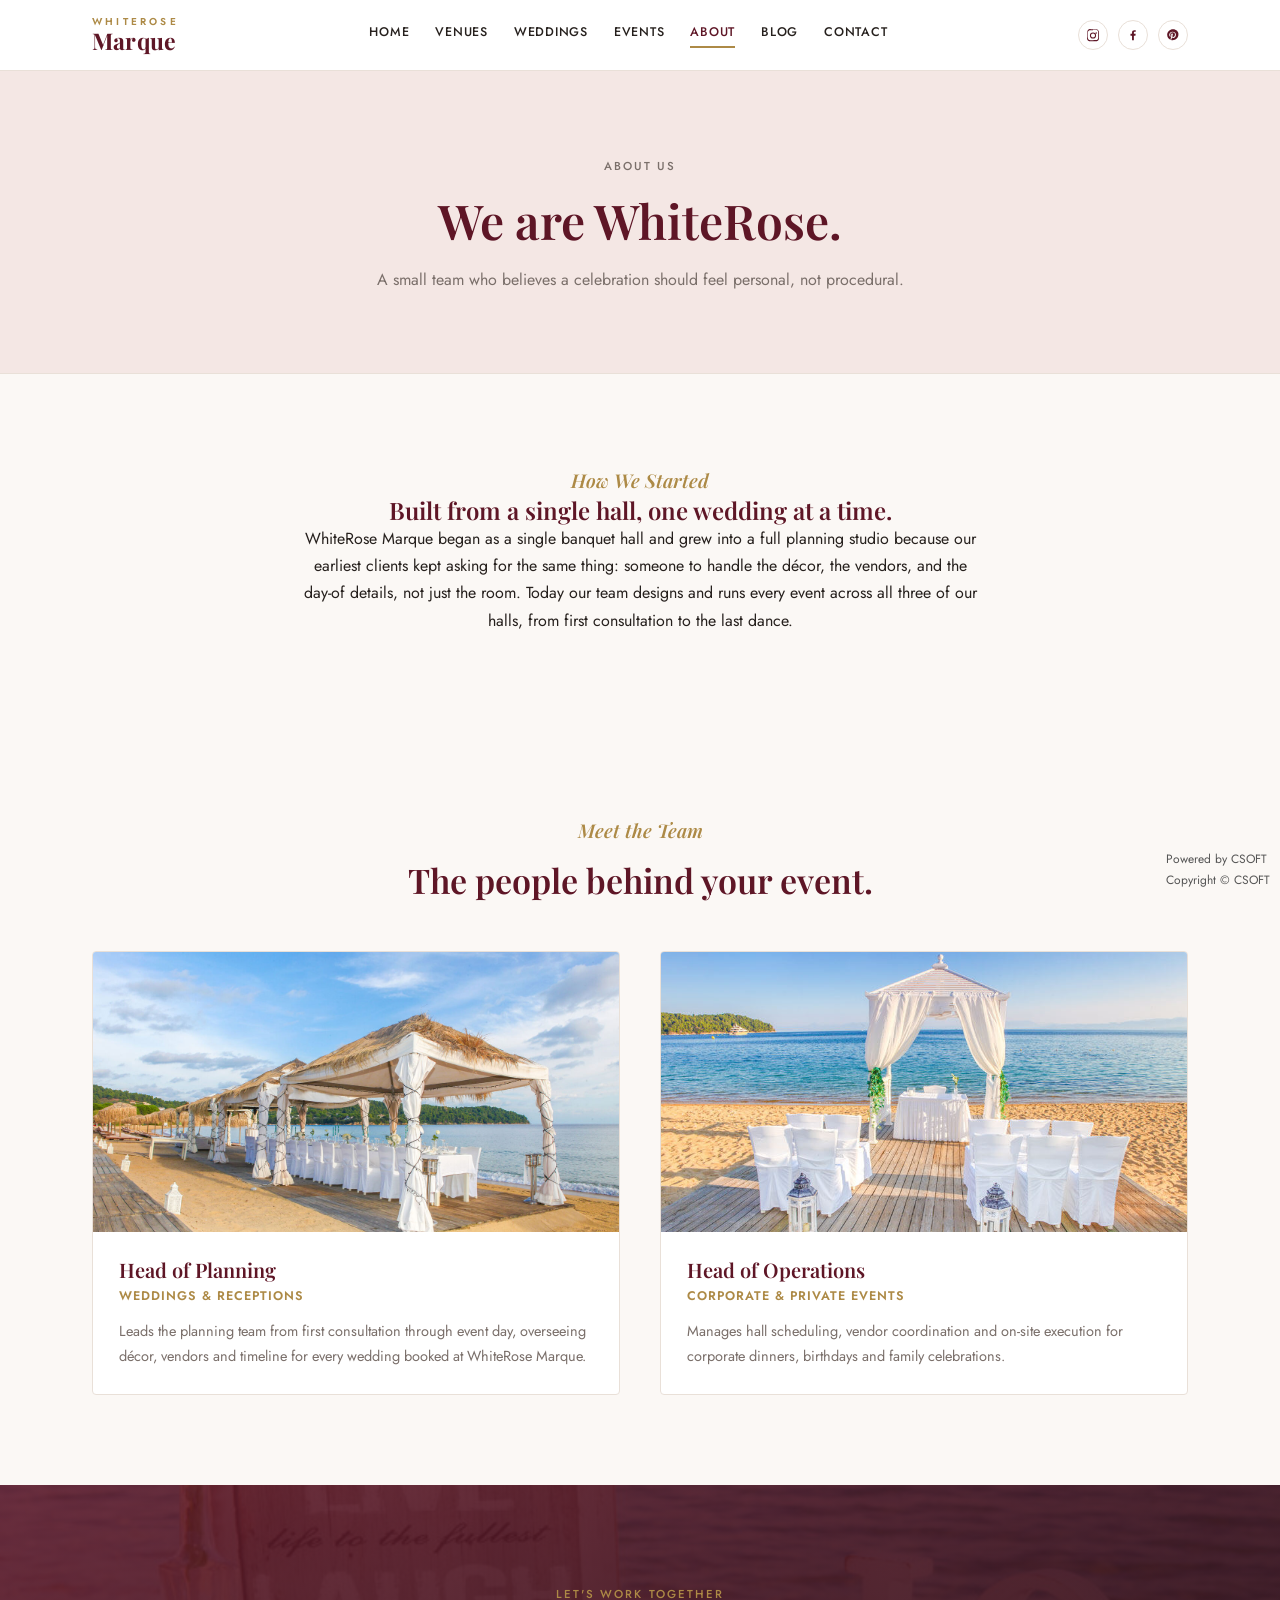
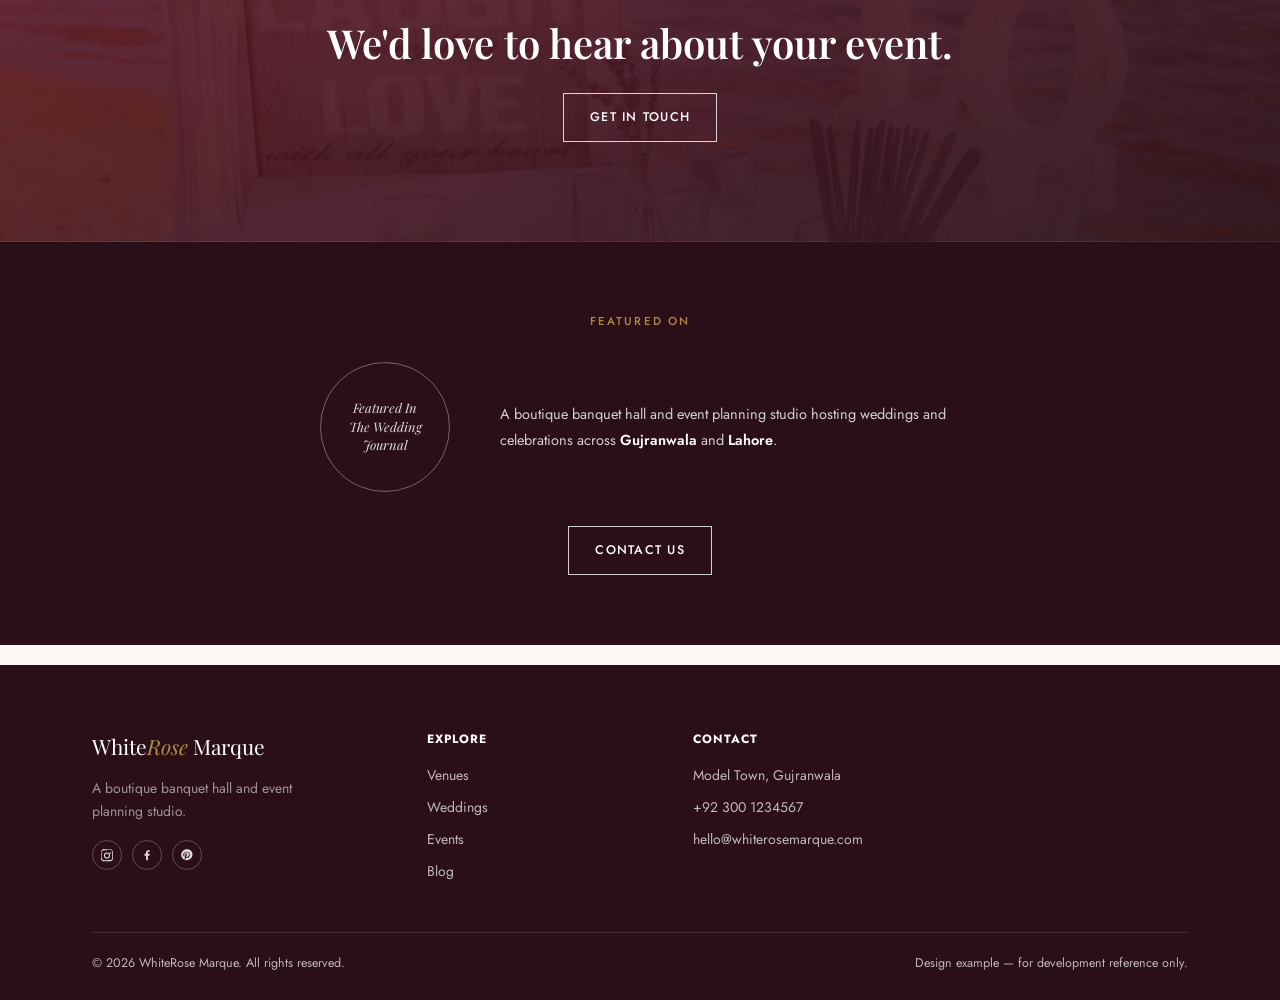
==== commit bf69d922: "added CSOFT footer credit" ====
--- a/about.html
+++ b/about.html
@@ -112,6 +112,11 @@
     </div>
     <div class="bottom-bar"><span>© 2026 WhiteRose Marque. All rights reserved.</span><span>Design example — for development reference only.</span></div>
   </div>
+
+  <div style="position: fixed; bottom: 10px; right: 10px; font-size: 12px; color: #555; z-index: 9999;">
+  Powered by CSOFT<br>
+  Copyright © CSOFT
+</div>
 </footer>
 
 <script src="js/about.js"></script>
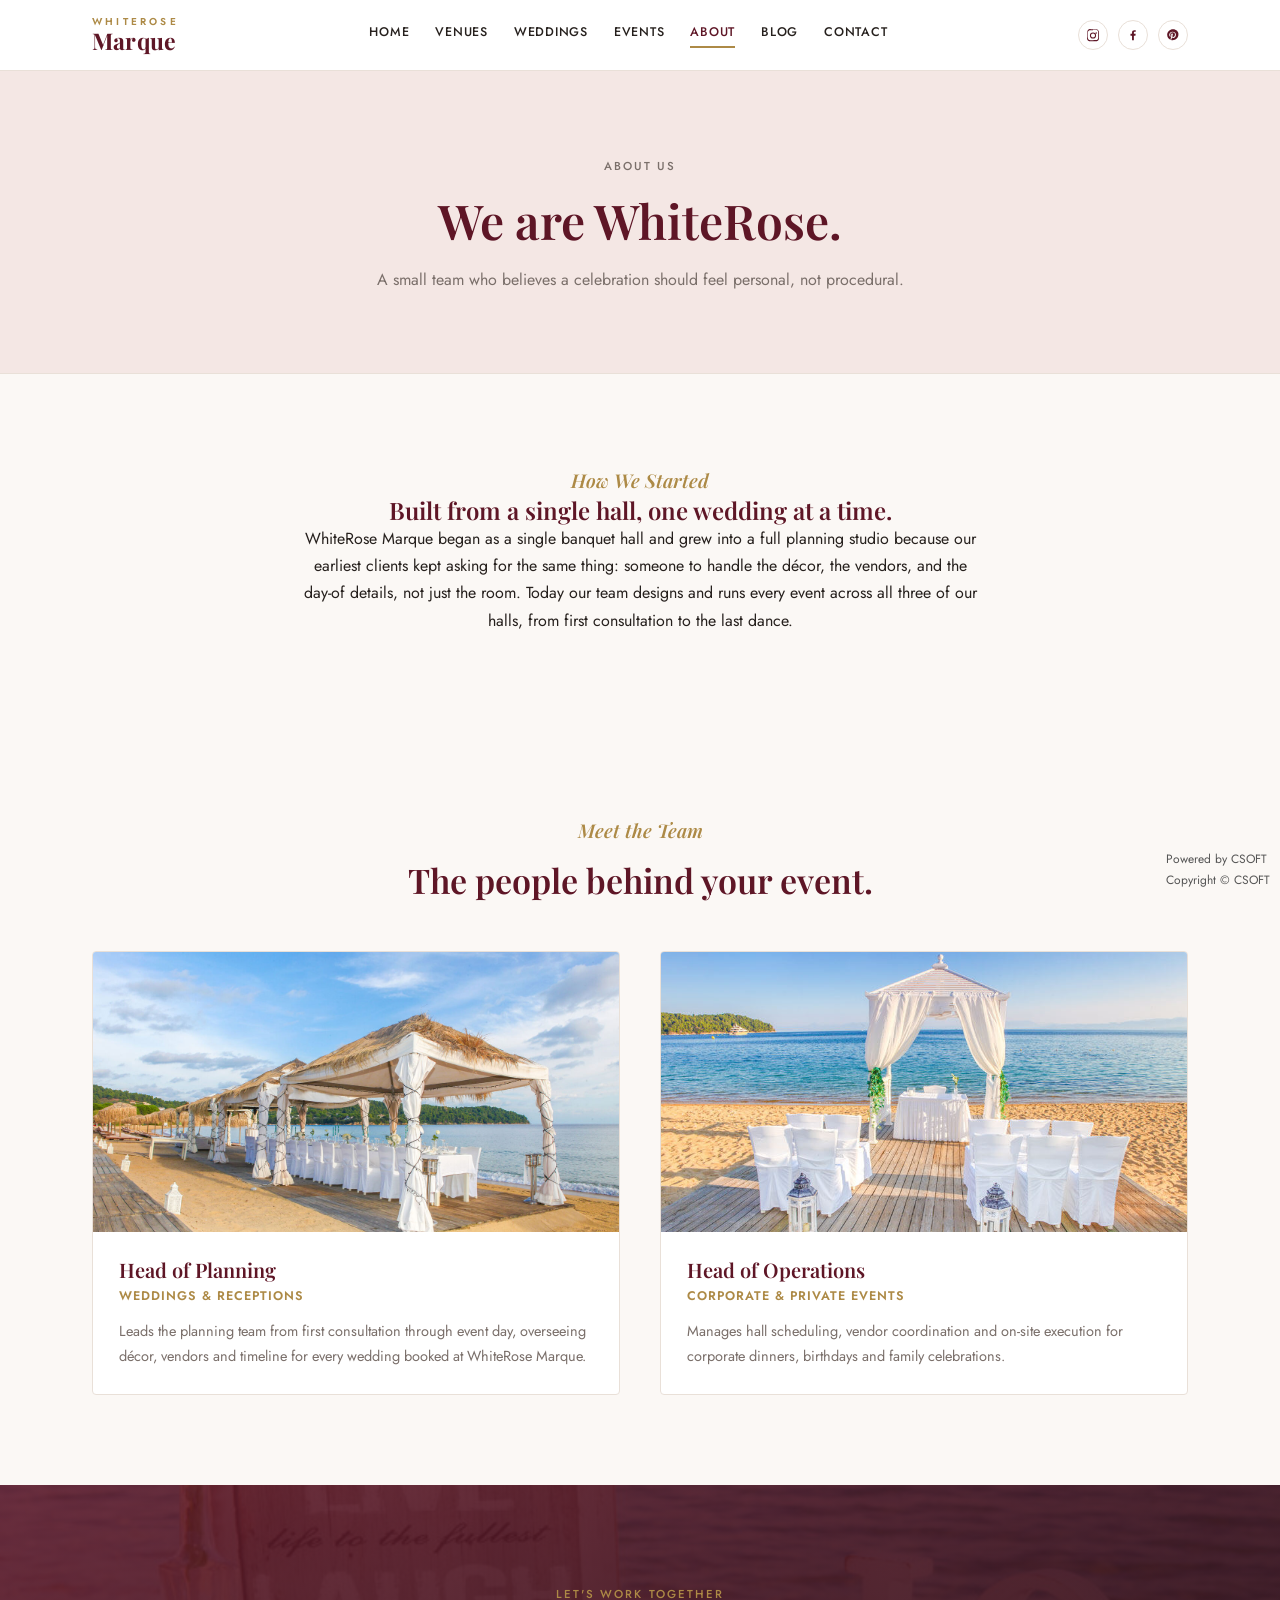
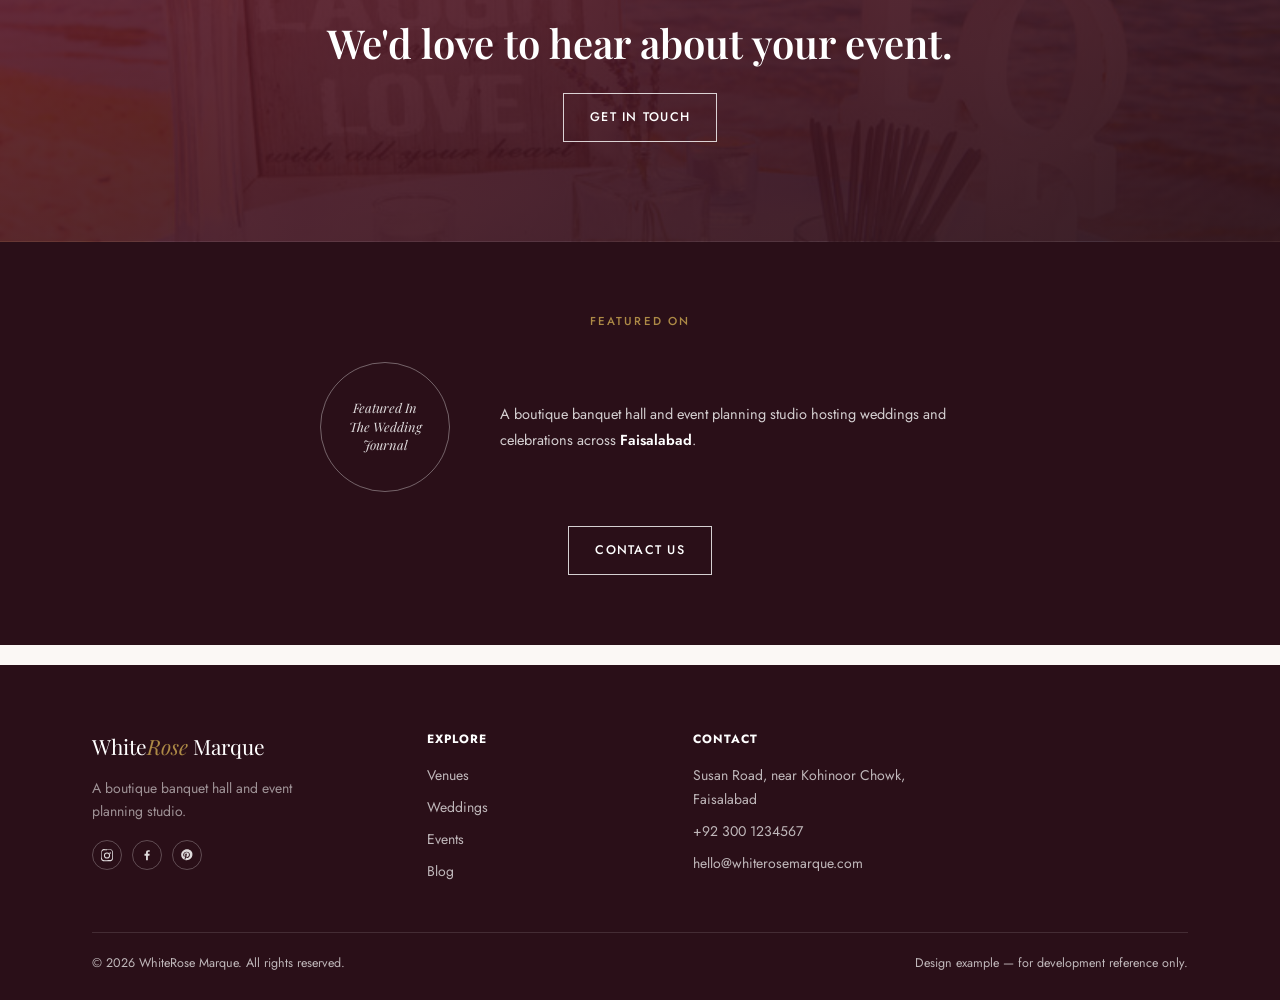
==== commit 84c6c85f: "updated contact address and footer background" ====
--- a/about.html
+++ b/about.html
@@ -90,7 +90,7 @@
     <span class="label">Featured On</span>
     <div class="featured-wrap">
       <div class="featured-badge"><span id="featuredBadgeText">Featured In<br>The Wedding Journal</span></div>
-      <p class="featured-text" id="featuredText">A boutique banquet hall and event planning studio hosting weddings and celebrations across <b>Gujranwala</b> and <b>Lahore</b>.</p>
+      <p class="featured-text" id="featuredText">A boutique banquet hall and event planning studio hosting weddings and celebrations across <b>Faisalabad</b>.</p>
     </div>
     <a href="contact.html" class="btn light">Contact Us</a>
   </div>
@@ -108,7 +108,7 @@
 
       </div>
       <div><h4>Explore</h4><ul><li><a href="venues.html">Venues</a></li><li><a href="weddings.html">Weddings</a></li><li><a href="events.html">Events</a></li><li><a href="blog.html">Blog</a></li></ul></div>
-      <div><h4>Contact</h4><ul><li>Model Town, Gujranwala</li><li>+92 300 1234567</li><li>hello@whiterosemarque.com</li></ul></div>
+      <div><h4>Contact</h4><ul><li>Susan Road, near Kohinoor Chowk, Faisalabad</li><li>+92 300 1234567</li><li>hello@whiterosemarque.com</li></ul></div>
     </div>
     <div class="bottom-bar"><span>© 2026 WhiteRose Marque. All rights reserved.</span><span>Design example — for development reference only.</span></div>
   </div>
